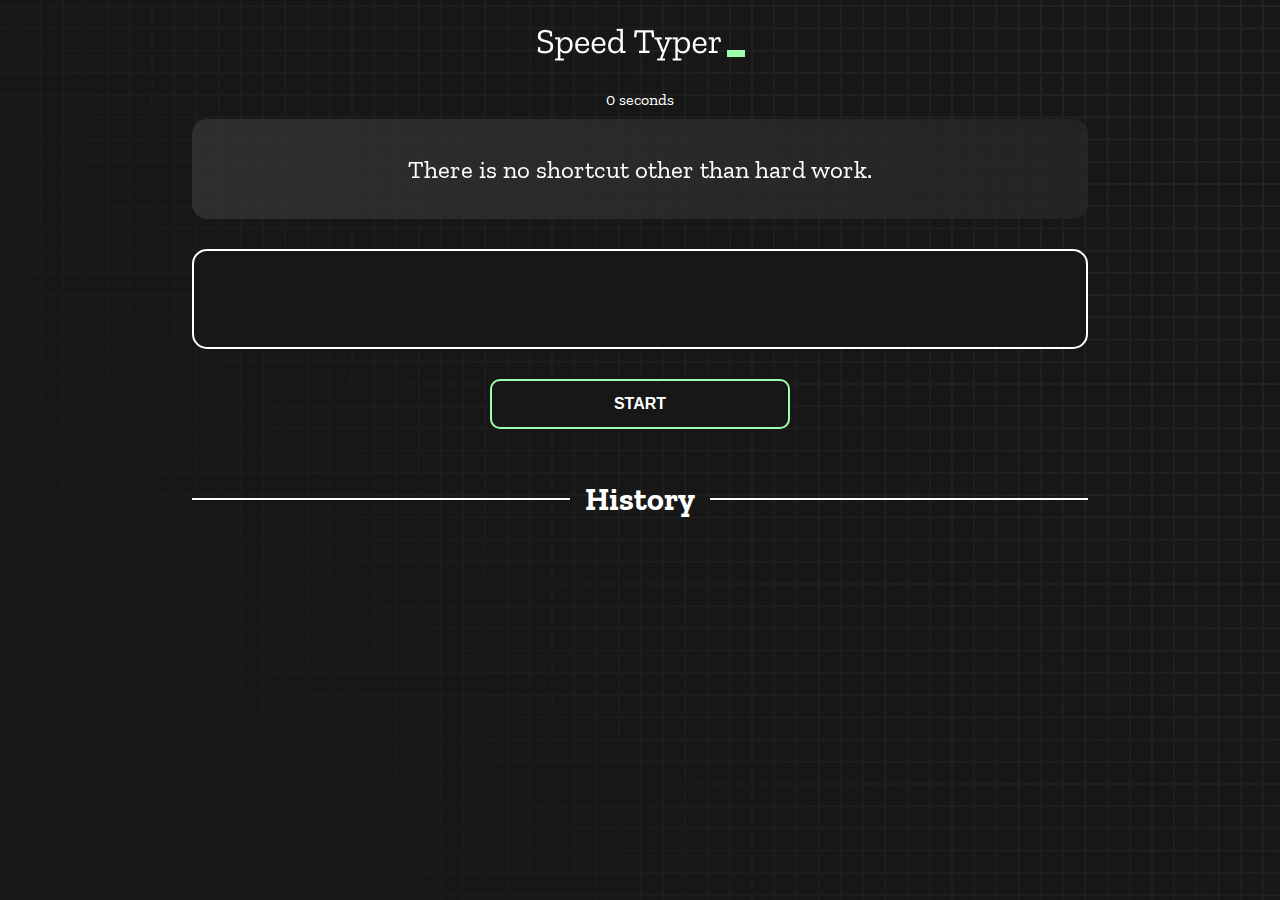
==== index.html @ ceb159ca "Initial commit" ====
<!DOCTYPE html>
<html lang="en">
  <head>
    <meta charset="UTF-8" />
    <meta http-equiv="X-UA-Compatible" content="IE=edge" />
    <meta name="viewport" content="width=device-width, initial-scale=1.0" />
    <title>Speed Monster</title>
    <link rel="stylesheet" href="styles.css" />
    <link rel="preconnect" href="https://fonts.googleapis.com" />
    <link rel="preconnect" href="https://fonts.gstatic.com" crossorigin />
    <link
      href="https://fonts.googleapis.com/css2?family=Zilla+Slab:wght@300;400;500&display=swap"
      rel="stylesheet"
    />
  </head>
  <body>
    <h1 class="title"><img src="./logo.png" /></h1>
    <div id="show-time">0 seconds</div>

    <div class="box-container">
      <div id="question"></div>

      <div id="display" class="inactive"></div>

      <div class="buttons">
        <button id="starts">START</button>
      </div>

      <div class="divider-container">
        <div class="line"></div>
        <h1 class="title2">History</h1>
        <div class="line"></div>
      </div>
      <div id="histories"></div>
    </div>

    <div id="countdown"></div>
    <div id="modal-background" class="hidden"></div>
    <div id="result" class="hidden"></div>

    <script src="./history.js"></script>
    <script src="./script.js"></script>
  </body>
</html>
---- styles.css ----
* {
  padding: 0;
  margin: 0;
  box-sizing: border-box;
}

body {
  background-image: url("./bg.png");
  background-size: cover;
  background-position: left top;
  font-family: "Zilla Slab", serif;
}

.box-container {
  width: 70%;
  margin: 0 auto;
}

#question {
  height: 100px;
  display: flex;
  align-items: center;
  justify-content: center;
  color: white;
  font-size: 25px;
  border-radius: 15px;
  background: rgb(255, 255, 255);
  background: linear-gradient(
    92.49deg,
    rgba(255, 255, 255, 0.1) 0.18%,
    rgba(255, 255, 255, 0.05) 99.85%
  );
  backdrop-filter: blur(5px);
  margin-bottom: 30px;
}

#display {
  height: 100px;
  display: flex;
  flex-wrap: wrap;
  align-items: center;
  padding-left: 5rem;
  color: white;
  font-size: 32px;
  background-color: #171717;
  border: 2px solid #9dffad;
  border-radius: 15px;
}

#countdown {
  position: fixed;
  height: 100vh;
  width: 100vw;
  background-color: rgba(0, 0, 0, 0.8);
  top: 0;
  left: 0;
  display: flex;
  align-items: center;
  justify-content: center;
  font-size: 3rem;
  color: white;
  display: none;
}
#result {
  position: fixed;
  top: 10%; 
  left: 10%;
  transform: translate(-50%, -50%);
  height: 250px;
  width: 400px;
  background-color: #171717;
  border-radius: 15px;
  border: 2px solid #9dffad;
  color: white;
  text-align: center;
  padding: 2rem;
}
#show-time{
  text-align: center;
  color: white;
  margin: 10px 0;
}

.green {
  color: #9dffad;
}
.red {
  color: #eb6565;
}
.bold {
  font-weight: 700;
}
.inactive {
  border: 2px solid white !important;
}
.hidden {
  display: none;
}
.title {
  text-align: center;
  color: white;
  margin: 20px 0;
}

.divider-container {
  height: 80px;
  display: flex;
  justify-content: center;
  align-items: center;
  gap: 15px;
  margin: 0 auto;
}

.line {
  height: 2px;
  background: white;
  width: 100%;
}

.title2 {
  color: white;
  display: block;
}

.buttons {
  display: flex;
  justify-content: center;
  margin: 30px 0;
}
button {
  padding: 10px 20px;
  border: none;
  font-size: 16px;
  font-weight: bold;
  width: 300px;
  height: 50px;
  color: white;
  background-color: #171717;
  border-radius: 10px;
  border: 2px solid #9dffad;
  cursor: pointer;
}

#histories {
  display: flex;
  flex-wrap: wrap;
  justify-content: space-around;
}

.card {
  width: 100%;
  height: 100%;
  padding: 50px;
  display: flex;
  justify-content: space-between;
  align-items: center;
  padding: 20px 30px;
  color: white;
  border-radius: 15px;
  background: rgb(255, 255, 255);
  background: linear-gradient(
    92.49deg,
    rgba(255, 255, 255, 0.1) 0.18%,
    rgba(255, 255, 255, 0.05) 99.85%
  );
  backdrop-filter: blur(5px);
  margin-bottom: 30px;
}

#modal-background {
  background: rgb(255, 255, 255);
  background: linear-gradient(
    92.49deg,
    rgba(255, 255, 255, 0.1) 0.18%,
    rgba(255, 255, 255, 0.05) 99.85%
  );
  backdrop-filter: blur(5px);
  height: 100vh;
  width: 100%;
  position: fixed;
  top: 0;
}

@media only screen and (max-width: 700px) {
  .box-container {
    padding: 0 20px;
    width: 100%;
  }
  .card {
    flex-direction: column;
  }
}
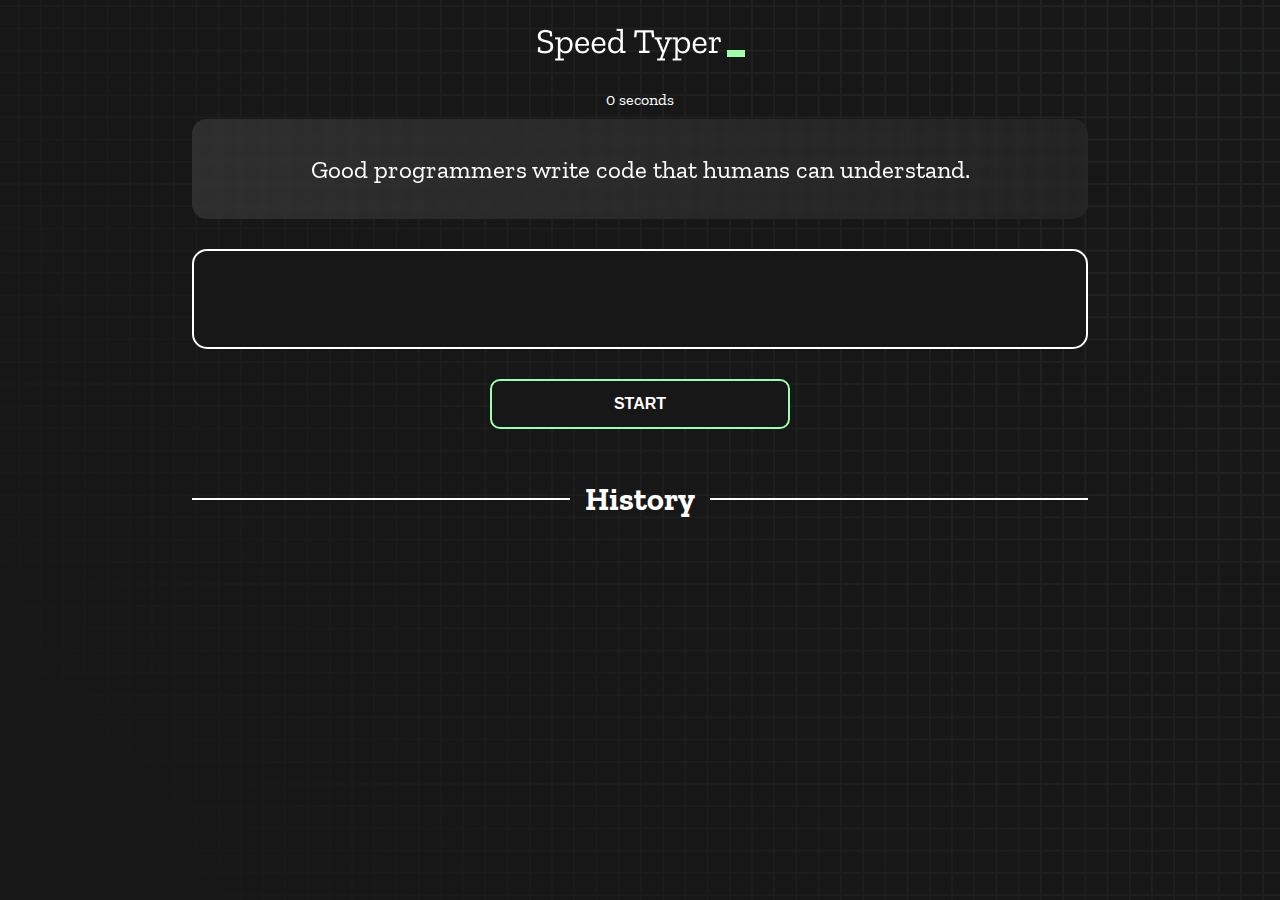
==== commit 90069cb8: "timer rounder up to integer" ====
--- a/index.html
+++ b/index.html
@@ -1,44 +1,46 @@
 <!DOCTYPE html>
 <html lang="en">
-  <head>
-    <meta charset="UTF-8" />
-    <meta http-equiv="X-UA-Compatible" content="IE=edge" />
-    <meta name="viewport" content="width=device-width, initial-scale=1.0" />
-    <title>Speed Monster</title>
-    <link rel="stylesheet" href="styles.css" />
-    <link rel="preconnect" href="https://fonts.googleapis.com" />
-    <link rel="preconnect" href="https://fonts.gstatic.com" crossorigin />
-    <link
-      href="https://fonts.googleapis.com/css2?family=Zilla+Slab:wght@300;400;500&display=swap"
-      rel="stylesheet"
-    />
-  </head>
-  <body>
-    <h1 class="title"><img src="./logo.png" /></h1>
-    <div id="show-time">0 seconds</div>
 
-    <div class="box-container">
-      <div id="question"></div>
+<head>
+  <meta charset="UTF-8" />
+  <meta http-equiv="X-UA-Compatible" content="IE=edge" />
+  <meta name="viewport" content="width=device-width, initial-scale=1.0" />
+  <title>Speed Monster</title>
+  <link rel="stylesheet" href="styles.css" />
+  <link rel="preconnect" href="https://fonts.googleapis.com" />
+  <link rel="preconnect" href="https://fonts.gstatic.com" crossorigin />
+  <link href="https://fonts.googleapis.com/css2?family=Zilla+Slab:wght@300;400;500&display=swap" rel="stylesheet" />
+</head>
 
-      <div id="display" class="inactive"></div>
+<body>
+  <h1 class="title"><img src="./logo.png" /></h1>
+  <div id="show-time">0 seconds</div>
 
-      <div class="buttons">
-        <button id="starts">START</button>
-      </div>
+  <div class="box-container">
+    <div id="question"></div>
 
-      <div class="divider-container">
-        <div class="line"></div>
-        <h1 class="title2">History</h1>
-        <div class="line"></div>
-      </div>
+    <div id="display" class="inactive"></div>
+
+    <div class="buttons">
+      <button id="starts">START</button>
+    </div>
+
+    <div class="divider-container">
+      <div class="line"></div>
+      <h1 class="title2">History</h1>
+      <div class="line"></div>
+    </div>
+    <div class="histories-container">
       <div id="histories"></div>
     </div>
+  </div>
 
-    <div id="countdown"></div>
-    <div id="modal-background" class="hidden"></div>
-    <div id="result" class="hidden"></div>
+  <div id="countdown"></div>
+  <div id="modal-background" class="hidden"></div>
+  <div id="result" class="hidden"></div>
 
-    <script src="./history.js"></script>
-    <script src="./script.js"></script>
-  </body>
-</html>
+  <script src="./history.js"></script>
+  <script src="./script.js"></script>
+</body>
+
+</html>--- a/styles.css
+++ b/styles.css
@@ -25,11 +25,9 @@
   font-size: 25px;
   border-radius: 15px;
   background: rgb(255, 255, 255);
-  background: linear-gradient(
-    92.49deg,
-    rgba(255, 255, 255, 0.1) 0.18%,
-    rgba(255, 255, 255, 0.05) 99.85%
-  );
+  background: linear-gradient(92.49deg,
+      rgba(255, 255, 255, 0.1) 0.18%,
+      rgba(255, 255, 255, 0.05) 99.85%);
   backdrop-filter: blur(5px);
   margin-bottom: 30px;
 }
@@ -61,11 +59,12 @@
   color: white;
   display: none;
 }
+
 #result {
   position: fixed;
-  top: 10%; 
-  left: 10%;
-  transform: translate(-50%, -50%);
+  top: 35%;
+  left: 35%;
+  /* transform: translate(-50%, -50%); */
   height: 250px;
   width: 400px;
   background-color: #171717;
@@ -75,7 +74,8 @@
   text-align: center;
   padding: 2rem;
 }
-#show-time{
+
+#show-time {
   text-align: center;
   color: white;
   margin: 10px 0;
@@ -84,18 +84,23 @@
 .green {
   color: #9dffad;
 }
+
 .red {
   color: #eb6565;
 }
+
 .bold {
   font-weight: 700;
 }
+
 .inactive {
   border: 2px solid white !important;
 }
+
 .hidden {
   display: none;
 }
+
 .title {
   text-align: center;
   color: white;
@@ -127,6 +132,7 @@
   justify-content: center;
   margin: 30px 0;
 }
+
 button {
   padding: 10px 20px;
   border: none;
@@ -141,6 +147,11 @@
   cursor: pointer;
 }
 
+/* .histories-container {
+  display: grid;
+  grid-template-columns: auto auto auto;
+} */
+
 #histories {
   display: flex;
   flex-wrap: wrap;
@@ -158,22 +169,18 @@
   color: white;
   border-radius: 15px;
   background: rgb(255, 255, 255);
-  background: linear-gradient(
-    92.49deg,
-    rgba(255, 255, 255, 0.1) 0.18%,
-    rgba(255, 255, 255, 0.05) 99.85%
-  );
+  background: linear-gradient(92.49deg,
+      rgba(255, 255, 255, 0.1) 0.18%,
+      rgba(255, 255, 255, 0.05) 99.85%);
   backdrop-filter: blur(5px);
   margin-bottom: 30px;
 }
 
 #modal-background {
   background: rgb(255, 255, 255);
-  background: linear-gradient(
-    92.49deg,
-    rgba(255, 255, 255, 0.1) 0.18%,
-    rgba(255, 255, 255, 0.05) 99.85%
-  );
+  background: linear-gradient(92.49deg,
+      rgba(255, 255, 255, 0.1) 0.18%,
+      rgba(255, 255, 255, 0.05) 99.85%);
   backdrop-filter: blur(5px);
   height: 100vh;
   width: 100%;
@@ -186,7 +193,8 @@
     padding: 0 20px;
     width: 100%;
   }
+
   .card {
     flex-direction: column;
   }
-}
+}